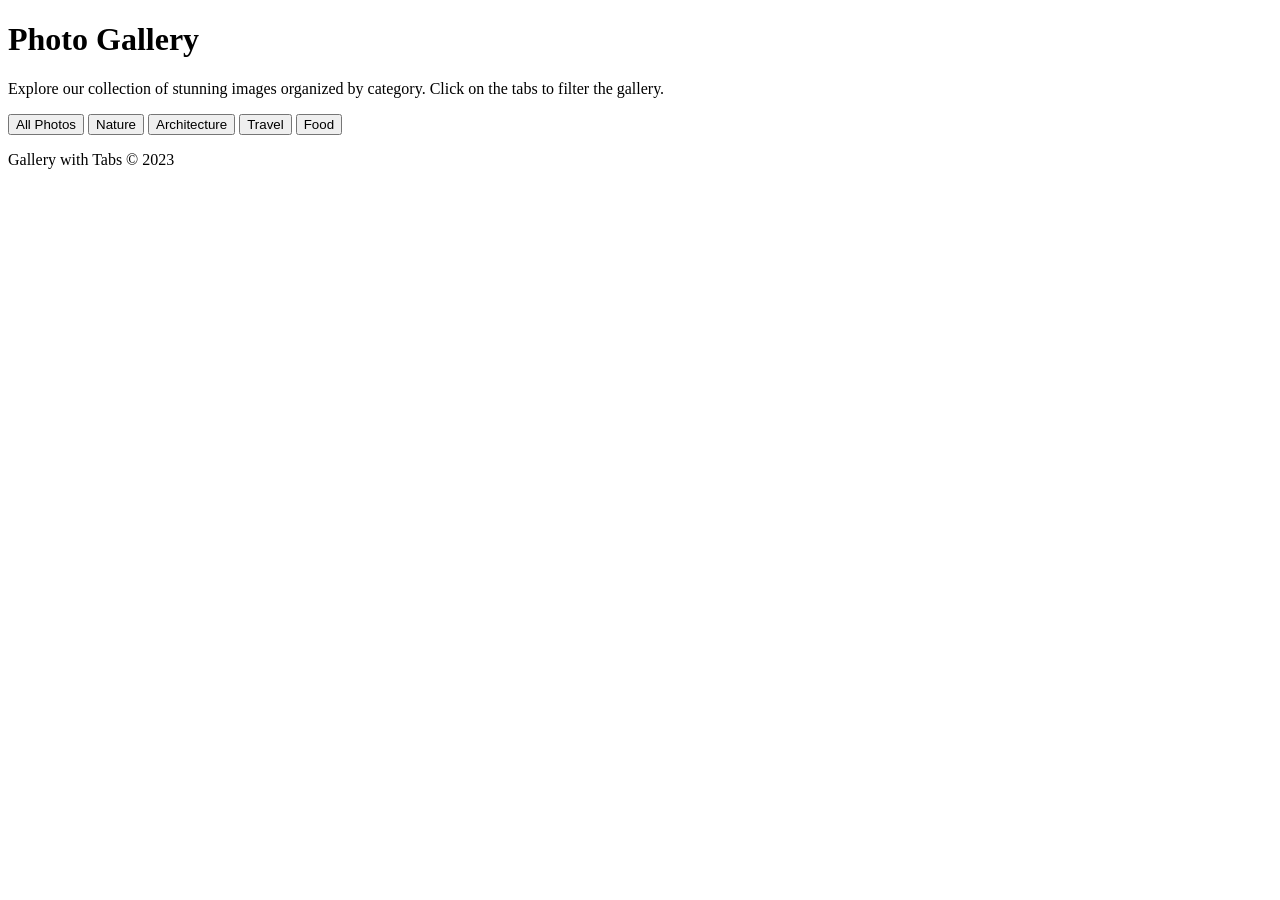
==== docs/gallery.html @ 8d8a3b51 "testing" ====
<!DOCTYPE html>
<html lang="en">

<head>
    <meta charset="UTF-8">
    <meta name="viewport" content="width=device-width, initial-scale=1.0">
    <title>Gallery with Tabs</title>
</head>

<body>
    <div class="container">
        <header>
            <h1>Photo Gallery</h1>
            <p class="subtitle">Explore our collection of stunning images organized by category. Click on the tabs to filter the gallery.</p>
        </header>

        <div class="tabs">
            <button class="tab active" data-category="all">All Photos</button>
            <button class="tab" data-category="nature">Nature</button>
            <button class="tab" data-category="architecture">Architecture</button>
            <button class="tab" data-category="travel">Travel</button>
            <button class="tab" data-category="food">Food</button>
        </div>

        <div class="gallery" id="gallery">
            <!-- Gallery items will be generated by JavaScript -->
        </div>
    </div>

    <footer>
        <p>Gallery with Tabs &copy; 2023</p>
    </footer>
    
</body>
</html>
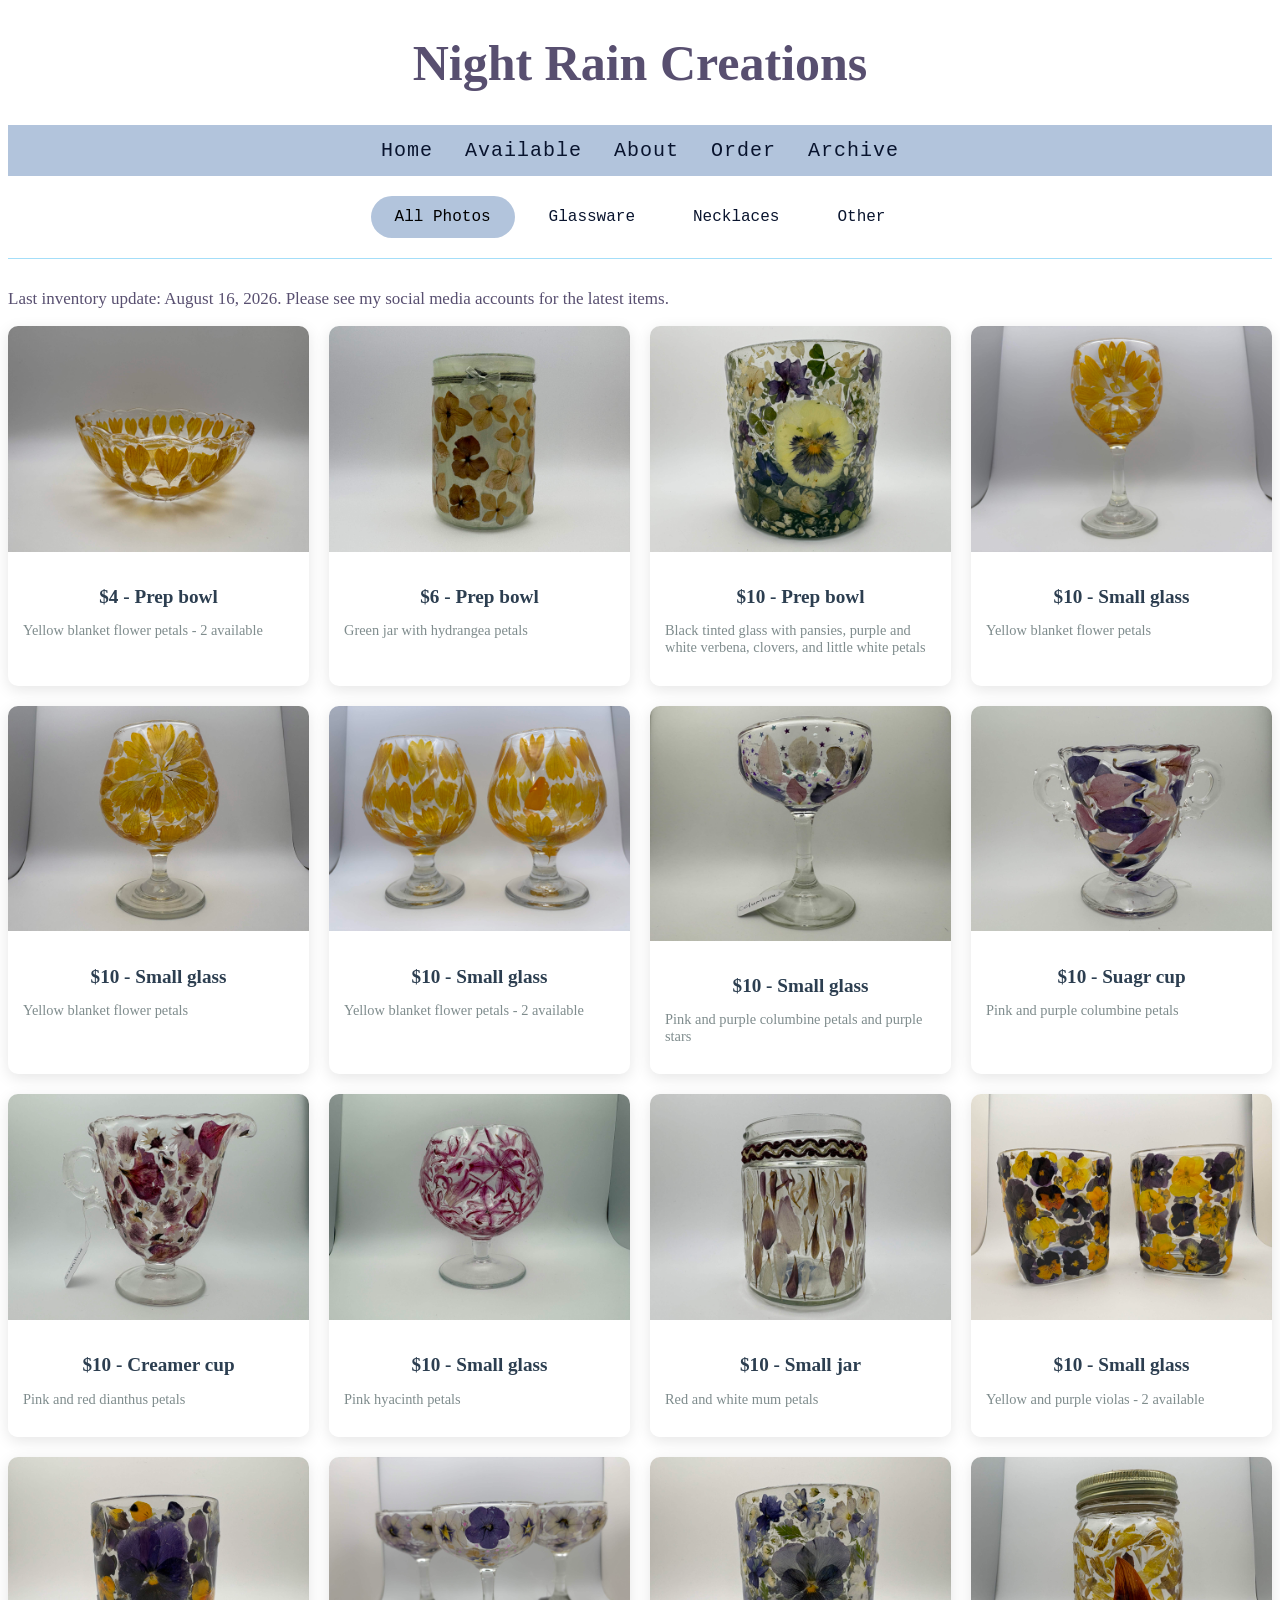
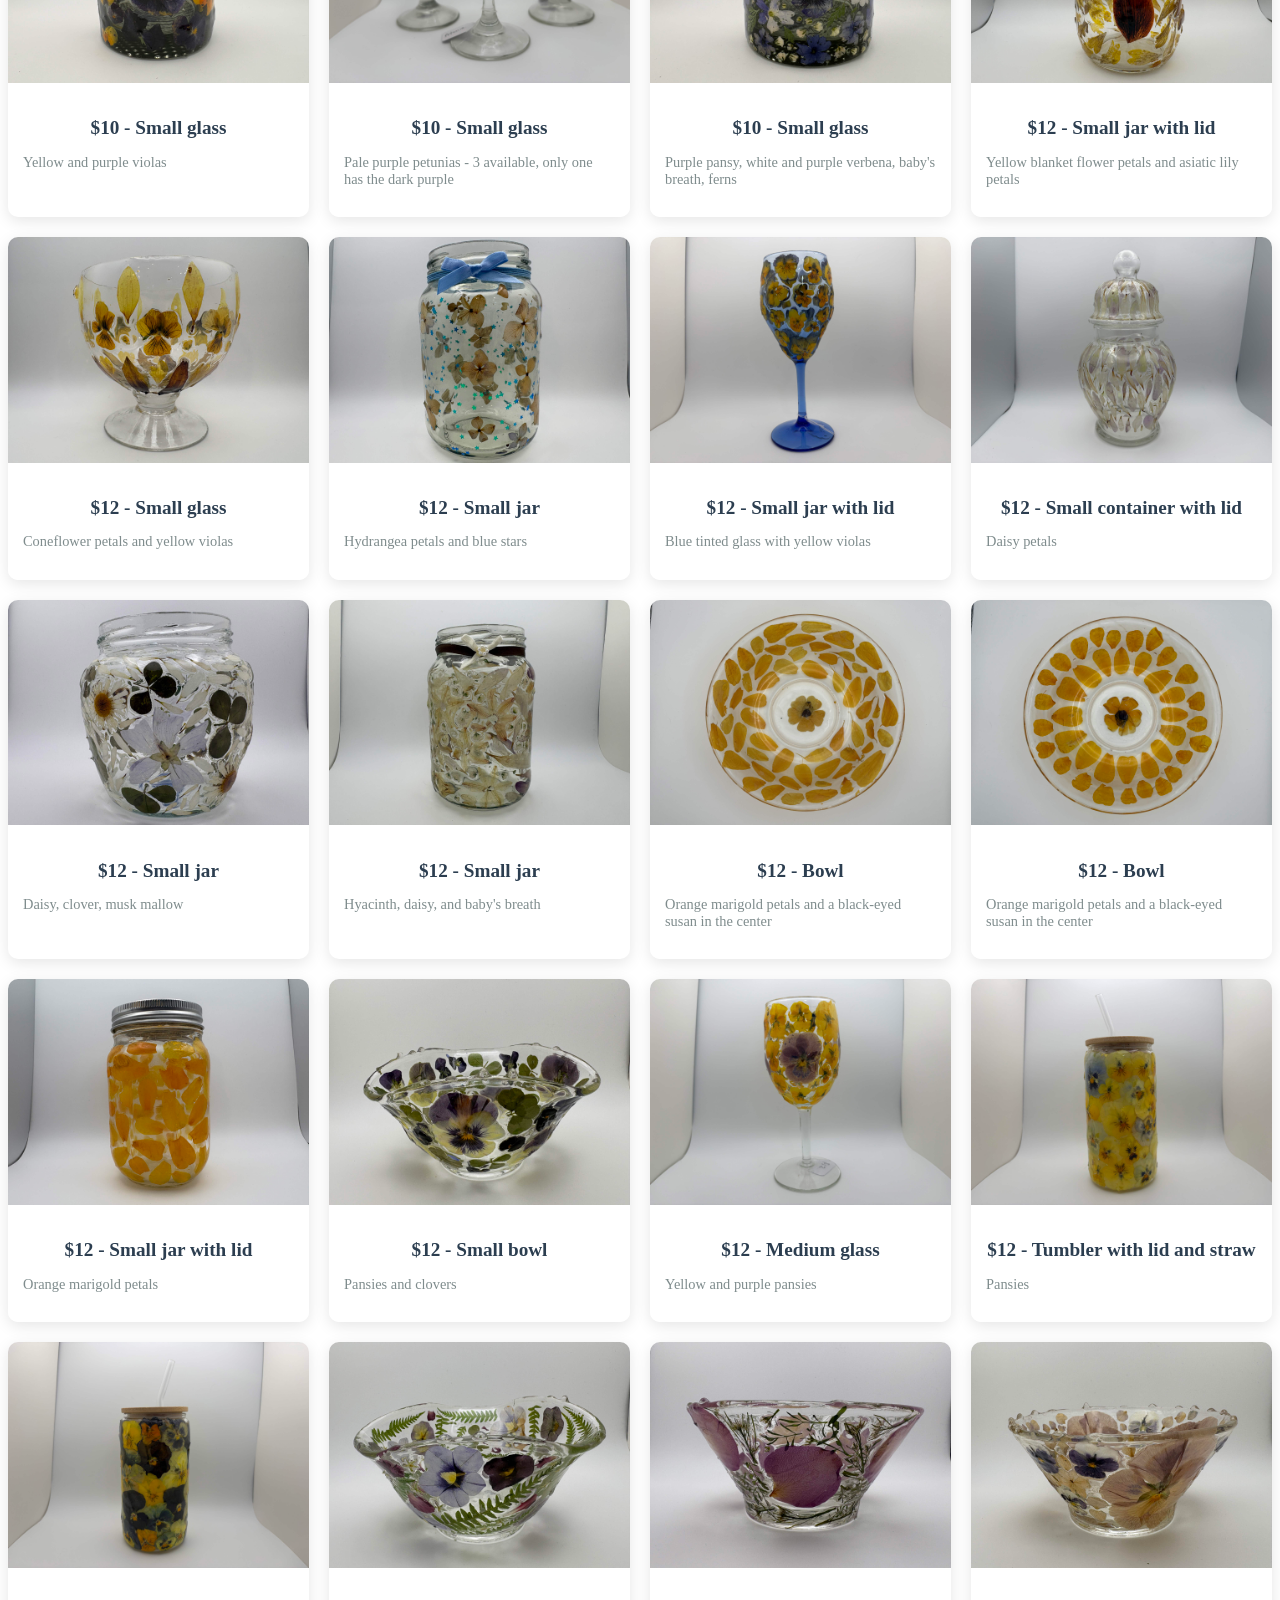
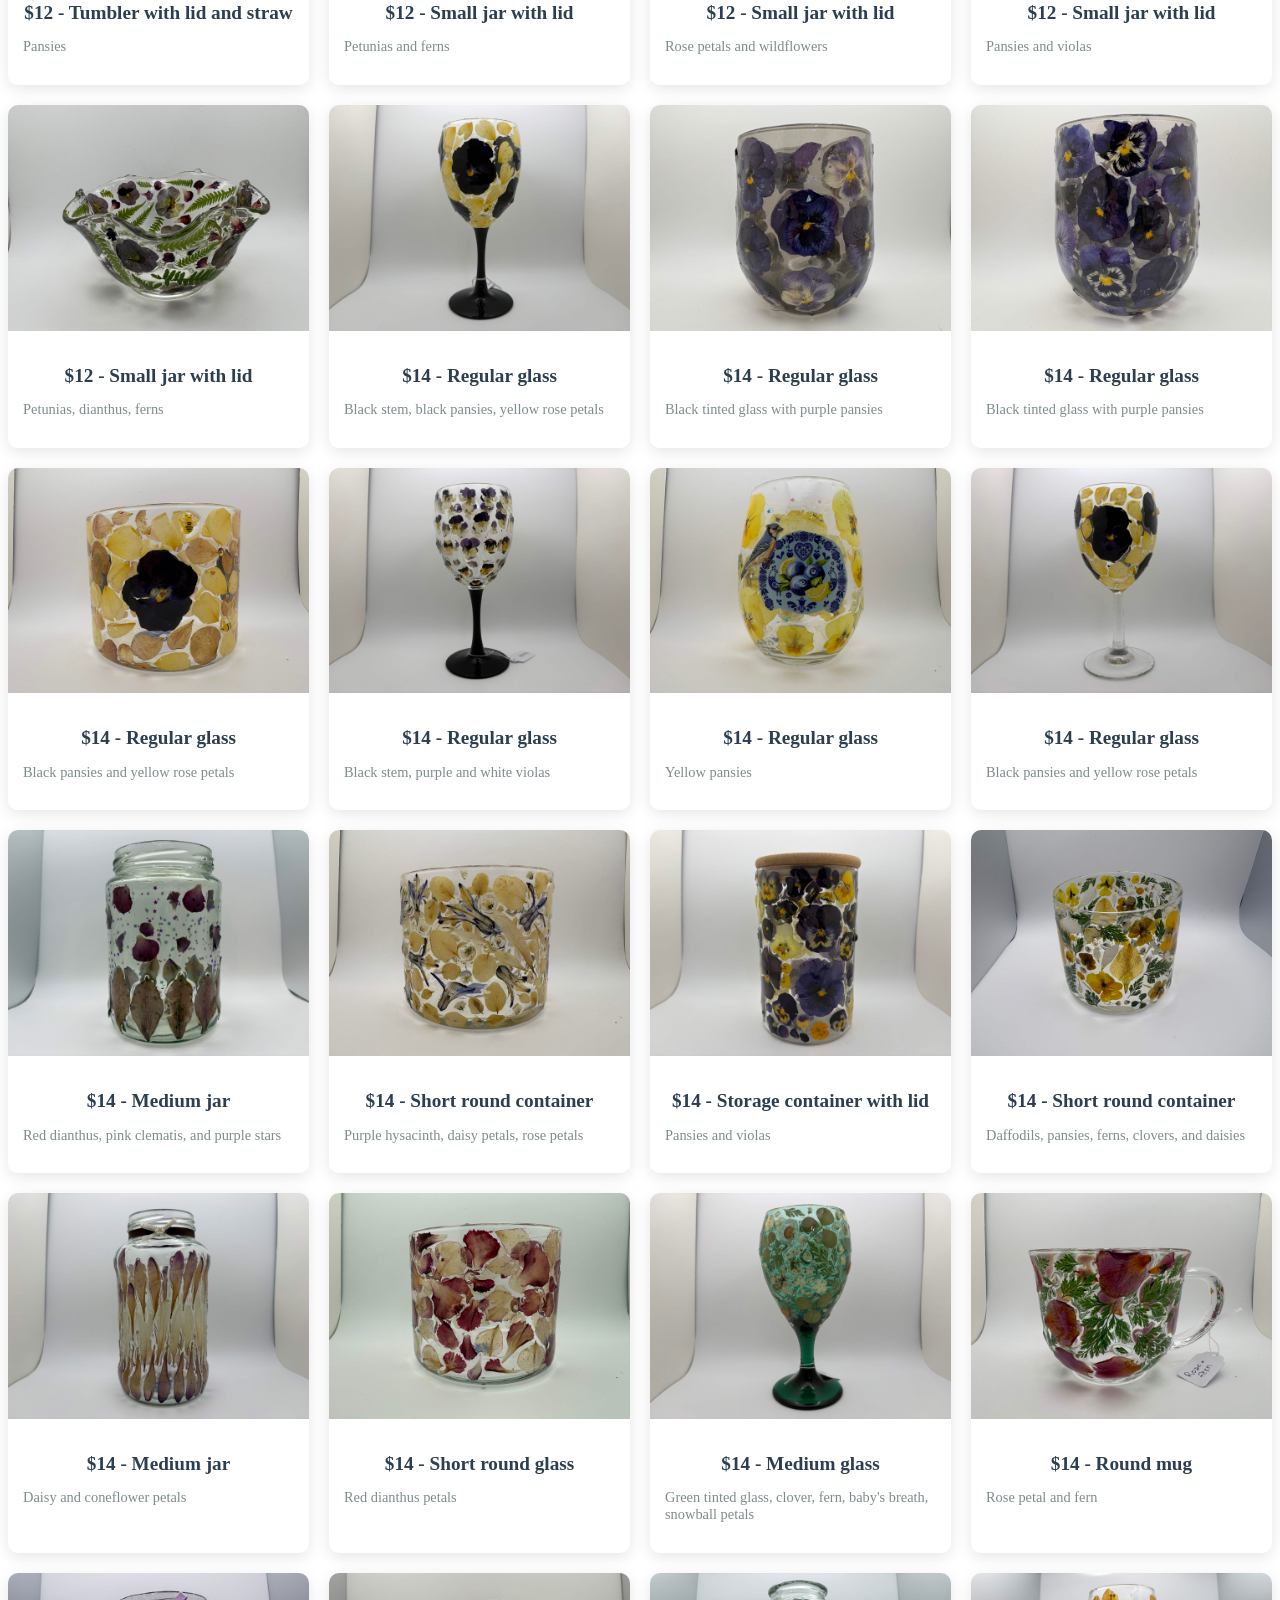
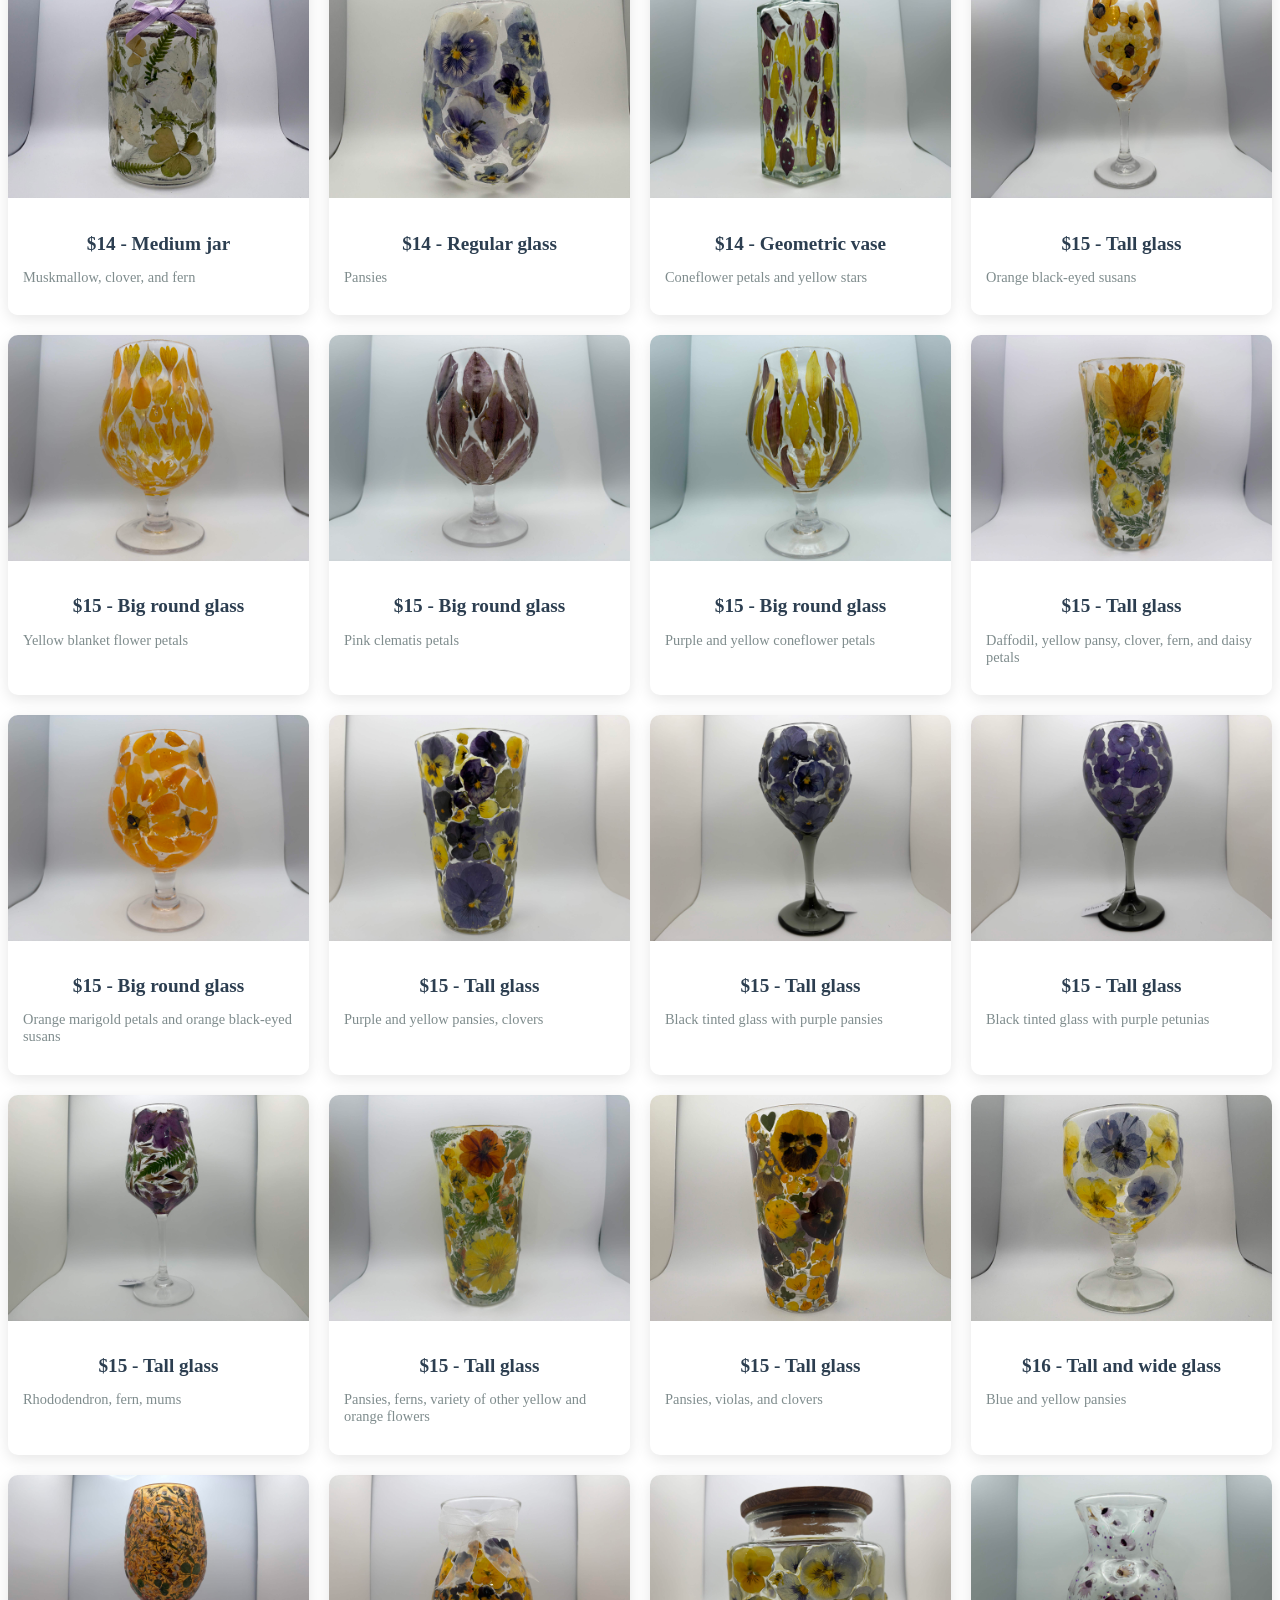
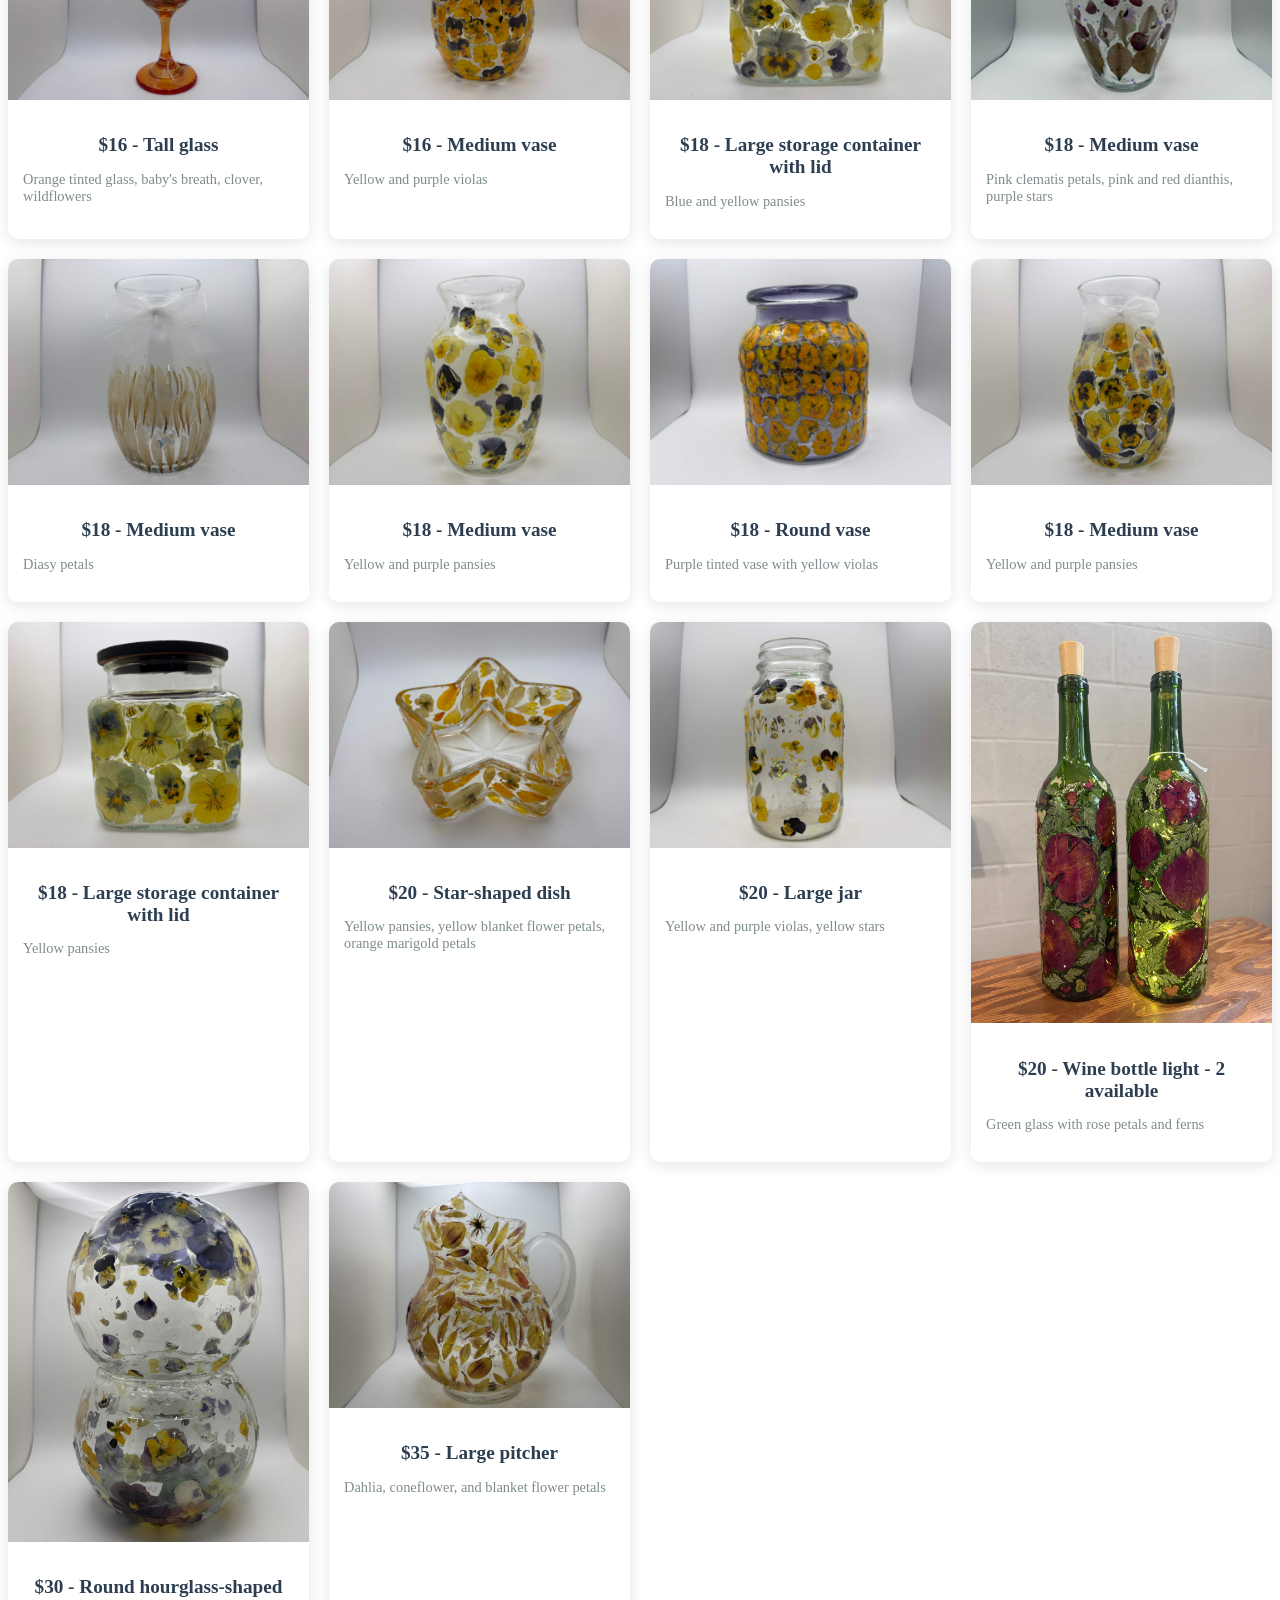
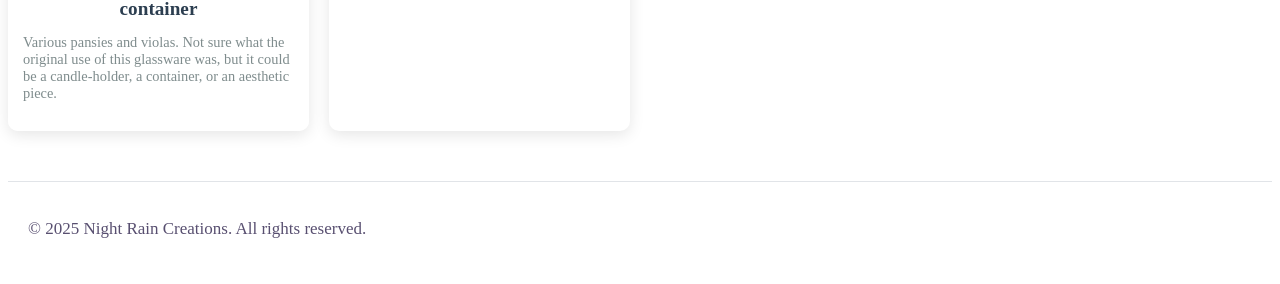
==== commit 7205f6d0: "inventory update" ====
--- a/docs/gallery.html
+++ b/docs/gallery.html
@@ -1,35 +1,38 @@
 <!DOCTYPE html>
 <html lang="en">
 
-<head>
-    <meta charset="UTF-8">
-    <meta name="viewport" content="width=device-width, initial-scale=1.0">
-    <title>Gallery with Tabs</title>
-</head>
-
-<body>
-    <div class="container">
-        <header>
-            <h1>Photo Gallery</h1>
-            <p class="subtitle">Explore our collection of stunning images organized by category. Click on the tabs to filter the gallery.</p>
-        </header>
-
-        <div class="tabs">
+<header>
+    <title>Night Rain Creations</title>
+    <link rel="stylesheet" type="text/css" href="gallery.css"/>
+    <script src="gallery.js" defer></script>
+    <h1>Night Rain Creations</h1>
+</header>
+<body></body>
+<ul class="navbar">
+            <li class="navbar"><a href="index.html">Home</a></li>
+			<li class="navbar"><a href="gallery.html">Available</a></li>
+            <li class="navbar"><a href="about.html">About</a></li>  
+            <li class="navbar"><a href="order.html">Order</a></li>
+            <li class="navbar"><a href="archive.html">Archive</a></li> 
+        </ul> 
+<br>     
+<div class="tabs">
             <button class="tab active" data-category="all">All Photos</button>
-            <button class="tab" data-category="nature">Nature</button>
-            <button class="tab" data-category="architecture">Architecture</button>
-            <button class="tab" data-category="travel">Travel</button>
-            <button class="tab" data-category="food">Food</button>
+            <button class="tab" data-category="glassware">Glassware</button>
+            <button class="tab" data-category="necklaces">Necklaces</button>
+            <button class="tab" data-category="other">Other</button>
         </div>
-
+<p>Last inventory update: August 16, 2026. Please see my social media accounts for the latest items.</p>
         <div class="gallery" id="gallery">
             <!-- Gallery items will be generated by JavaScript -->
         </div>
     </div>
 
+    <!-- Back to Top button -->
+    <button id="backToTop" aria-label="Back to top">↑</button>
+
     <footer>
-        <p>Gallery with Tabs &copy; 2023</p>
+        <p>&copy; 2025 Night Rain Creations. All rights reserved.</p>
     </footer>
-    
 </body>
 </html>
--- a/docs/gallery.css
+++ b/docs/gallery.css
@@ -0,0 +1,245 @@
+header {
+  background-image: url('images/hydrangea_background.jpg');
+  background-size: cover; /* Ensures image covers the area */
+  background-color: rgba(255, 255, 255, 0.6);
+  background-blend-mode: lighten;
+  background-position: center; /* Centers the image */
+  background-repeat: no-repeat; /* Prevents tiling */
+  height: auto; /* Adjust based on your header design */
+  
+}
+h1
+{
+    color:#584f70;
+    font-size: 50px;
+    font-family: "Palatino", "URW Palladio L", serif;
+    text-align: l;
+}
+h3
+{
+    font-size: 25px;
+    font-family: "Palatino", "URW Palladio L", serif;
+    text-align: center;
+}
+body
+{
+    background-color: white;
+    color:#584f70;
+    font-size: 17px;
+    text-align: center;
+}
+h4
+{
+    color:#584f70;
+    text-align:left;
+    font-family: "Palatino", "URW Palladio L", serif;
+}
+
+h5
+{
+    color:#584f70;
+    font-size: 20px;
+    font-family: "Palatino", "URW Palladio L", serif;
+    text-align: center;
+}
+
+li
+{
+    text-align: left;
+}
+
+p {
+    color:#584f70;
+    font-size: 17px;
+    text-align: left;
+}
+
+ul.navbar {
+  list-style-type: none;
+  margin: 0;
+  padding: 0;
+  overflow: hidden;
+  background-color: #b2c4dc;
+  display: flex;
+  justify-content: center;
+  align-items: center;
+  font-family: "Monaco", "Courier New", monospace;
+  letter-spacing: 1px;
+  color: #758ec4;
+  font-size: 20px;
+}
+
+li.navbar {
+  float: none;
+}
+
+li.navbar a {
+  display: block;
+  color: #09142e;
+  text-align: center;
+  padding: 14px 16px;
+  text-decoration: none;
+}
+
+li.navbar a:hover {
+  color: #a4def9;
+  background-color: #09142e;
+}
+
+.tabs {
+  display: flex;
+  justify-content: center;
+  flex-wrap: wrap;
+  margin-bottom: 30px;
+  border-bottom: 1px solid #a4def9;
+  padding-bottom: 10px;
+}
+
+.tab {
+  padding: 12px 24px; 
+  font-family: "Monaco", "Courier New", monospace;
+  margin: 0 5px 10px;
+  background: none;
+  border: none;
+  border-radius: 30px;
+  font-size: 16px;
+  font-weight: 500;
+  cursor: pointer;
+  transition: all 0.3s ease;
+  color: #09142e;
+}
+
+.tab:hover {
+  background-color: #e9ecef;
+  color: #09142e;
+}
+
+.tab.active {
+  background-color: #b2c4dc;
+  color: black;
+}
+
+.gallery {
+  display: grid;
+  grid-template-columns: repeat(auto-fill, minmax(280px, 1fr));
+  gap: 20px;
+}
+
+.gallery-item {
+  border-radius: 10px;
+  overflow: hidden;
+  box-shadow: 0 4px 15px rgba(0, 0, 0, 0.1);
+  transition: transform 0.3s ease, box-shadow 0.3s ease;
+  opacity: 0;
+  transform: translateY(20px);
+  animation: fadeIn 0.5s ease forwards;
+}
+
+.gallery-item:hover {
+  transform: translateY(-5px);
+  box-shadow: 0 10px 25px rgba(0, 0, 0, 0.15);
+}
+
+.gallery-item img {
+  width: 100%;
+  height: auto; /* Preserve full image without cropping */
+  object-fit: contain;
+  display: block;
+  transition: transform 0.5s ease;
+}
+
+.gallery-item:hover img {
+  transform: scale(1.05);
+}
+
+.item-info {
+  padding: 15px;
+  font-family: "Palatino", "URW Palladio L", serif;
+  text-align: center;
+  background-color: white;
+  
+}
+
+.item-info h3 {
+  font-size: 1.2rem;
+  font-family: "Palatino", "URW Palladio L", serif;
+  text-align: center;
+  margin-bottom: 5px;
+  color: #2c3e50;
+}
+
+.item-info p {
+  color: #7f8c8d;
+  font-family: "Palatino", "URW Palladio L", serif;
+  text-align: left;
+  font-size: 0.9rem;
+}
+
+@keyframes fadeIn {
+  to {
+    opacity: 1;
+    transform: translateY(0);
+  }
+}
+
+.no-results {
+  grid-column: 1 / -1;
+  text-align: center;
+  padding: 40px;
+  color: #7f8c8d;
+}
+
+footer {
+  text-align: center;
+  margin-top: 50px;
+  padding: 20px;
+  color: #7f8c8d;
+  border-top: 1px solid #e1e4e8;
+}
+
+@media (max-width: 768px) {
+  .gallery {
+    grid-template-columns: repeat(auto-fill, minmax(220px, 1fr));
+  }
+}
+
+@media (max-width: 480px) {
+  .gallery {
+    grid-template-columns: 1fr;
+  }
+
+  .tab {
+    padding: 10px 16px;
+    font-family: "Georgia", Times, serif;
+    font-size: 0.9rem;
+  }
+}
+
+/* Back to Top button */
+#backToTop {
+  position: fixed;
+  right: 20px;
+  bottom: 24px;
+  background: #b2c4dc;
+  color: #09142e;
+  border: none;
+  border-radius: 50%;
+  width: 44px;
+  height: 44px;
+  display: none;
+  align-items: center;
+  justify-content: center;
+  cursor: pointer;
+  box-shadow: 0 4px 12px rgba(0,0,0,0.15);
+  font-size: 20px;
+  transition: opacity 0.2s ease, transform 0.2s ease;
+  z-index: 1000;
+}
+#backToTop.show {
+  display: flex;
+  opacity: 1;
+  transform: translateY(0);
+}
+#backToTop:hover {
+  transform: scale(1.05);
+}
